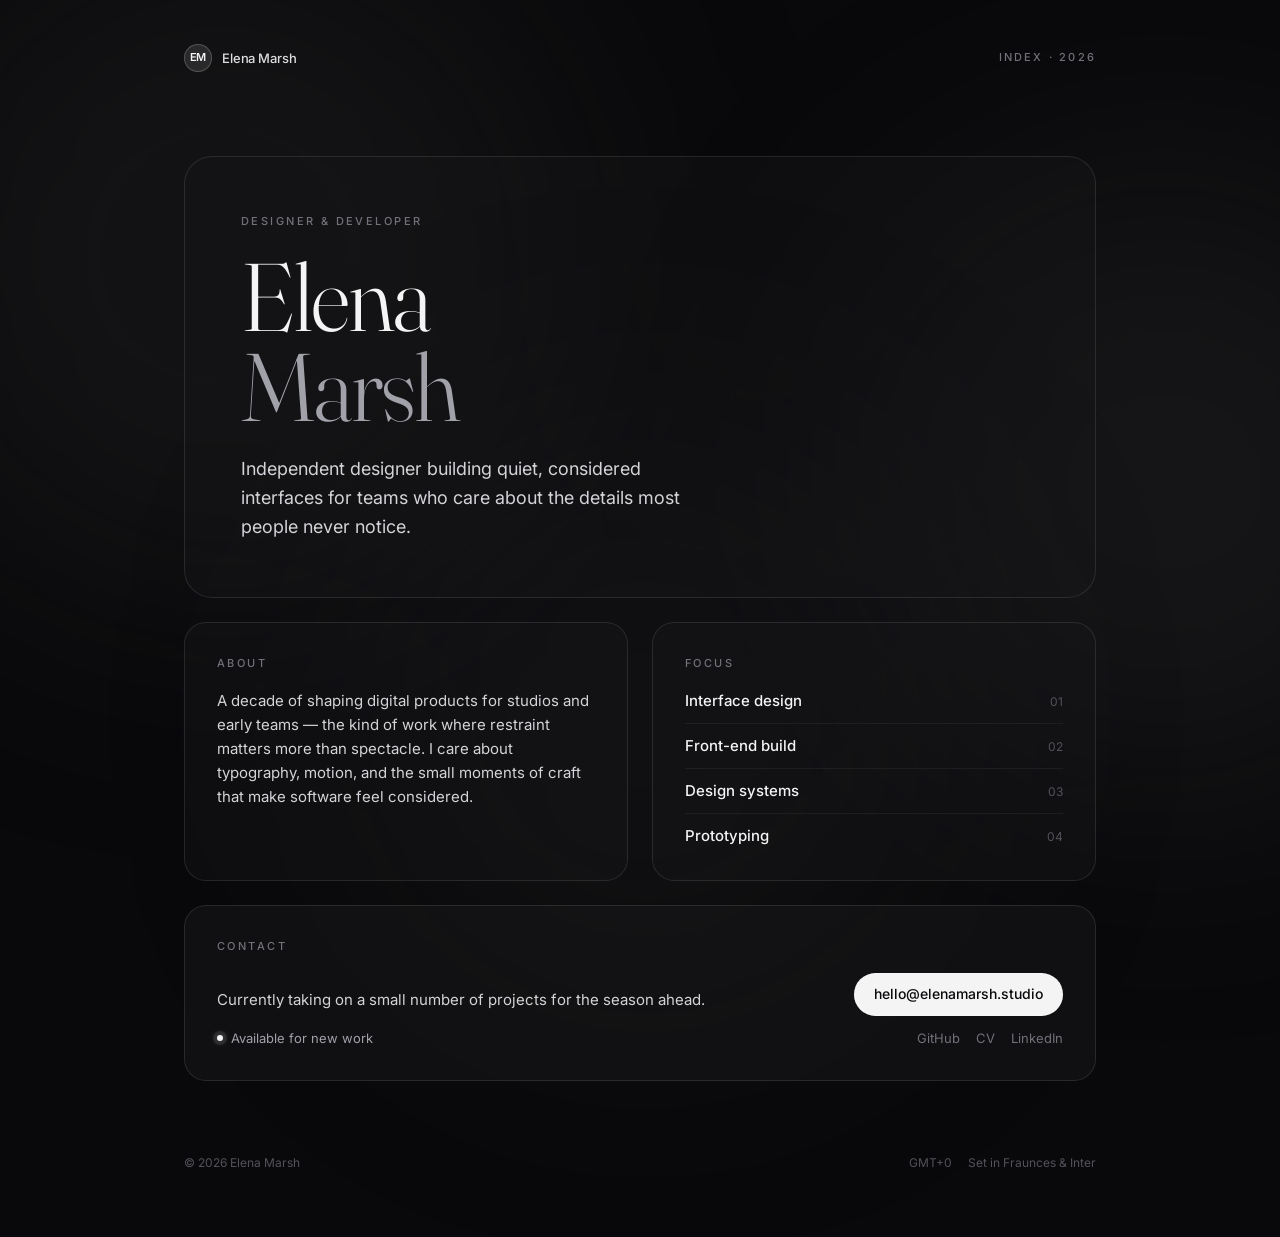
==== index.html @ 355c4be0 "Add files via upload" ====
<!DOCTYPE html>
<html lang="en">
<head>
  <meta charset="UTF-8">
  <meta name="viewport" content="width=device-width, initial-scale=1">
  <title>Elena Marsh — Designer & Developer</title>
  <meta name="description" content="Independent designer building quiet, considered interfaces for teams who care about the details most people never notice.">
  <meta property="og:title" content="Elena Marsh — Designer & Developer">
  <meta property="og:description" content="Independent designer building quiet, considered interfaces.">
  <meta property="og:type" content="website">
  <meta name="twitter:card" content="summary">
  <link rel="icon" href="data:image/svg+xml,%3Csvg xmlns='http://www.w3.org/2000/svg' viewBox='0 0 32 32'%3E%3Ccircle cx='16' cy='16' r='15' fill='%2327272a' stroke='white' stroke-opacity='0.2'/%3E%3Ctext x='16' y='21' font-family='Georgia,serif' font-size='13' fill='%23f4f4f5' text-anchor='middle'%3EEM%3C/text%3E%3C/svg%3E">
  <link rel="preconnect" href="https://fonts.googleapis.com">
  <link rel="preconnect" href="https://fonts.gstatic.com" crossorigin>
  <link href="https://fonts.googleapis.com/css2?family=Fraunces:opsz,wght@9..144,300..600&family=Inter:wght@400;500;600&display=swap" rel="stylesheet">
  <link rel="stylesheet" href="style.css">
</head>
<body>

  <div class="orbs" aria-hidden="true">
    <div class="orb orb-a"></div>
    <div class="orb orb-b"></div>
    <div class="orb orb-c"></div>
  </div>

  <div class="page">

    <header class="site-head">
      <div class="identity">
        <span class="mono">EM</span>
        <span class="name">Elena Marsh</span>
      </div>
      <span class="meta">Index · 2026</span>
    </header>

    <main>

      <section class="glass hero" id="info">
        <p class="eyebrow">Designer &amp; Developer</p>
        <h1>Elena<br><span class="dim">Marsh</span></h1>
        <p class="lede">
          Independent designer building quiet, considered interfaces for teams who
          care about the details most people never notice.
        </p>
      </section>

      <div class="two-col">
        <section class="glass card">
          <p class="eyebrow">About</p>
          <p class="body">
            A decade of shaping digital products for studios and early teams — the
            kind of work where restraint matters more than spectacle. I care about
            typography, motion, and the small moments of craft that make software
            feel considered.
          </p>
        </section>

        <section class="glass card">
          <p class="eyebrow">Focus</p>
          <ul class="focus-list">
            <li><span>Interface design</span><span class="num">01</span></li>
            <li><span>Front-end build</span><span class="num">02</span></li>
            <li><span>Design systems</span><span class="num">03</span></li>
            <li class="no-rule"><span>Prototyping</span><span class="num">04</span></li>
          </ul>
        </section>
      </div>

      <section class="glass card contact" id="contact">
        <p class="eyebrow">Contact</p>
        <div class="contact-row">
          <div>
            <p class="body">
              Currently taking on a small number of projects for the season ahead.
            </p>
            <div class="status">
              <span class="dot" aria-hidden="true"></span>
              <span>Available for new work</span>
            </div>
          </div>
          <div class="contact-actions">
            <a class="pill" href="mailto:hello@elenamarsh.studio">hello@elenamarsh.studio</a>
            <div class="socials">
              <a href="https://github.com/your-username" rel="noopener">GitHub</a>
              <a href="https://read.cv/your-username" rel="noopener">CV</a>
              <a href="https://www.linkedin.com/in/your-username" rel="noopener">LinkedIn</a>
            </div>
          </div>
        </div>
      </section>

    </main>

    <footer class="site-foot">
      <span>© 2026 Elena Marsh</span>
      <span class="foot-right">
        <span>GMT+0</span>
        <span>Set in Fraunces &amp; Inter</span>
      </span>
    </footer>

  </div>

</body>
</html>
---- style.css ----
/* ————————————————————————————————
   Frosted glass letterhead
   Portfolio — Elena Marsh (placeholder)
   ———————————————————————————————— */

:root {
  --bg: #09090b;
  --ink: #f4f4f5;
  --ink-soft: #d4d4d8;
  --muted: #a1a1aa;
  --faint: #71717a;
  --ghost: #52525b;
  --card: rgba(24, 24, 27, 0.4);
  --card-strong: rgba(24, 24, 27, 0.5);
  --edge: rgba(255, 255, 255, 0.1);
  --edge-soft: rgba(255, 255, 255, 0.05);
  --pill: #f4f4f5;
  --pill-ink: #09090b;
  --r-xl: 28px;
  --r-lg: 22px;
  --font-display: "Fraunces", Georgia, serif;
  --font-body: "Inter", system-ui, -apple-system, sans-serif;
}

* {
  margin: 0;
  padding: 0;
  box-sizing: border-box;
}

html {
  scroll-behavior: smooth;
}

body {
  background: var(--bg);
  color: var(--ink);
  font-family: var(--font-body);
  font-size: 16px;
  line-height: 1.6;
  -webkit-font-smoothing: antialiased;
  min-height: 100vh;
  overflow-x: hidden;
}

::selection {
  background: rgba(244, 244, 245, 0.2);
}

a {
  color: inherit;
  text-decoration: none;
}

/* Ambient blur orbs */
.orbs {
  position: fixed;
  inset: 0;
  pointer-events: none;
  z-index: 0;
}

.orb {
  position: absolute;
  border-radius: 9999px;
  filter: blur(120px);
}

.orb-a {
  top: -6rem;
  left: -10%;
  width: 44rem;
  height: 44rem;
  background: rgba(39, 39, 42, 0.35);
}

.orb-b {
  top: 18%;
  right: -16%;
  width: 40rem;
  height: 40rem;
  background: rgba(63, 63, 70, 0.22);
  animation: drift-b 26s ease-in-out infinite;
}

.orb-c {
  bottom: -12%;
  left: 28%;
  width: 36rem;
  height: 36rem;
  background: rgba(39, 39, 42, 0.28);
  animation: drift-c 32s ease-in-out infinite;
}

@keyframes drift-b {
  0%, 100% { transform: translate(0, 0); }
  50% { transform: translate(-3rem, 2rem); }
}

@keyframes drift-c {
  0%, 100% { transform: translate(0, 0); }
  50% { transform: translate(2.5rem, -2rem); }
}

/* Layout */
.page {
  position: relative;
  z-index: 1;
  max-width: 64rem;
  margin: 0 auto;
  padding: 2rem 1.5rem;
  animation: reveal 0.7s cubic-bezier(0.32, 0.72, 0, 1) both;
}

@media (min-width: 640px) {
  .page { padding: 2rem 2.5rem; }
}

@media (min-width: 1024px) {
  .page { padding: 2.5rem 3.5rem; }
}

@keyframes reveal {
  from { opacity: 0; transform: translateY(18px); }
  to { opacity: 1; transform: none; }
}

/* Header */
.site-head {
  display: flex;
  align-items: center;
  justify-content: space-between;
  padding: 0.25rem 0;
}

.identity {
  display: flex;
  align-items: center;
  gap: 0.625rem;
}

.mono {
  display: grid;
  place-items: center;
  width: 1.75rem;
  height: 1.75rem;
  border-radius: 9999px;
  background: rgba(255, 255, 255, 0.1);
  box-shadow: inset 0 0 0 1px rgba(255, 255, 255, 0.2);
  font-size: 0.6875rem;
  font-weight: 600;
  letter-spacing: -0.01em;
}

.name {
  font-size: 0.8125rem;
  font-weight: 500;
  letter-spacing: -0.01em;
  color: rgba(244, 244, 245, 0.9);
}

.meta {
  font-size: 0.6875rem;
  font-weight: 500;
  text-transform: uppercase;
  letter-spacing: 0.2em;
  color: var(--faint);
}

/* Glass surfaces */
.glass {
  background: var(--card);
  border: 1px solid var(--edge);
  backdrop-filter: blur(28px);
  -webkit-backdrop-filter: blur(28px);
  border-radius: var(--r-xl);
}

.hero {
  margin-top: 3rem;
  padding: 2rem;
}

@media (min-width: 640px) {
  .hero { margin-top: 4rem; padding: 3rem; }
}

@media (min-width: 1024px) {
  .hero { margin-top: 5rem; padding: 3.5rem; }
}

.eyebrow {
  font-size: 0.6875rem;
  font-weight: 500;
  text-transform: uppercase;
  letter-spacing: 0.22em;
  color: var(--faint);
}

.hero h1 {
  margin-top: 1.25rem;
  font-family: var(--font-display);
  font-weight: 300;
  font-size: clamp(3.25rem, 9vw, 6rem);
  line-height: 0.94;
  letter-spacing: -0.02em;
  text-wrap: balance;
}

.hero h1 .dim {
  color: var(--muted);
}

.lede {
  margin-top: 1.5rem;
  max-width: 44ch;
  font-size: 1rem;
  color: var(--ink-soft);
  text-wrap: pretty;
}

@media (min-width: 640px) {
  .lede { font-size: 1.125rem; }
}

/* Two-column info cards */
.two-col {
  margin-top: 1.5rem;
  display: grid;
  gap: 1.5rem;
}

@media (min-width: 768px) {
  .two-col { grid-template-columns: 1fr 1fr; }
}

.card {
  padding: 1.75rem;
  border-radius: var(--r-lg);
}

@media (min-width: 640px) {
  .card { padding: 2rem; }
}

.card .body {
  margin-top: 1rem;
  font-size: 0.9375rem;
  color: var(--ink-soft);
  text-wrap: pretty;
}

.focus-list {
  margin-top: 1rem;
  list-style: none;
}

.focus-list li {
  display: flex;
  align-items: baseline;
  justify-content: space-between;
  gap: 1rem;
  padding-bottom: 0.625rem;
  border-bottom: 1px solid var(--edge-soft);
}

.focus-list li.no-rule {
  border-bottom: none;
  padding-bottom: 0;
}

.focus-list li + li {
  margin-top: 0.625rem;
}

.focus-list span:first-child {
  font-size: 0.9375rem;
  font-weight: 500;
}

.num {
  font-size: 0.75rem;
  letter-spacing: -0.01em;
  color: var(--ghost);
}

/* Contact */
.contact {
  margin-top: 1.5rem;
  background: var(--card-strong);
}

.contact-row {
  margin-top: 1rem;
  display: flex;
  flex-direction: column;
  gap: 1.25rem;
}

@media (min-width: 640px) {
  .contact-row {
    flex-direction: row;
    align-items: flex-end;
    justify-content: space-between;
  }
}

.status {
  margin-top: 1rem;
  display: flex;
  align-items: center;
  gap: 0.5rem;
  font-size: 0.8125rem;
  color: var(--muted);
}

.dot {
  display: inline-block;
  width: 0.375rem;
  height: 0.375rem;
  border-radius: 9999px;
  background: var(--ink);
  box-shadow: 0 0 8px rgba(244, 244, 245, 0.45), 0 0 0 4px rgba(244, 244, 245, 0.08);
}

.contact-actions {
  display: flex;
  flex-direction: column;
  gap: 0.75rem;
}

@media (min-width: 640px) {
  .contact-actions { align-items: flex-end; }
}

.pill {
  display: inline-flex;
  align-items: center;
  gap: 0.375rem;
  border-radius: 9999px;
  background: var(--pill);
  color: var(--pill-ink);
  padding: 0.625rem 1.25rem;
  font-size: 0.875rem;
  font-weight: 500;
  box-shadow: inset 0 0 0 1px rgba(255, 255, 255, 0.2);
  transition: background 0.15s ease, transform 0.15s ease;
}

.pill:hover {
  background: #ffffff;
  transform: translateY(-1px);
}

.socials {
  display: flex;
  gap: 1rem;
  font-size: 0.8125rem;
  color: var(--faint);
}

.socials a {
  transition: color 0.15s ease;
}

.socials a:hover {
  color: var(--ink);
}

/* Footer */
.site-foot {
  margin-top: 3rem;
  padding: 1.5rem 0;
  display: flex;
  flex-direction: column;
  gap: 0.25rem;
  font-size: 0.75rem;
  color: var(--ghost);
}

@media (min-width: 640px) {
  .site-foot {
    flex-direction: row;
    align-items: center;
    justify-content: space-between;
  }
}

.foot-right {
  display: flex;
  gap: 1rem;
}

/* Motion preferences */
@media (prefers-reduced-motion: reduce) {
  html { scroll-behavior: auto; }
  .page, .orb-b, .orb-c { animation: none; }
  .pill { transition: none; }
}
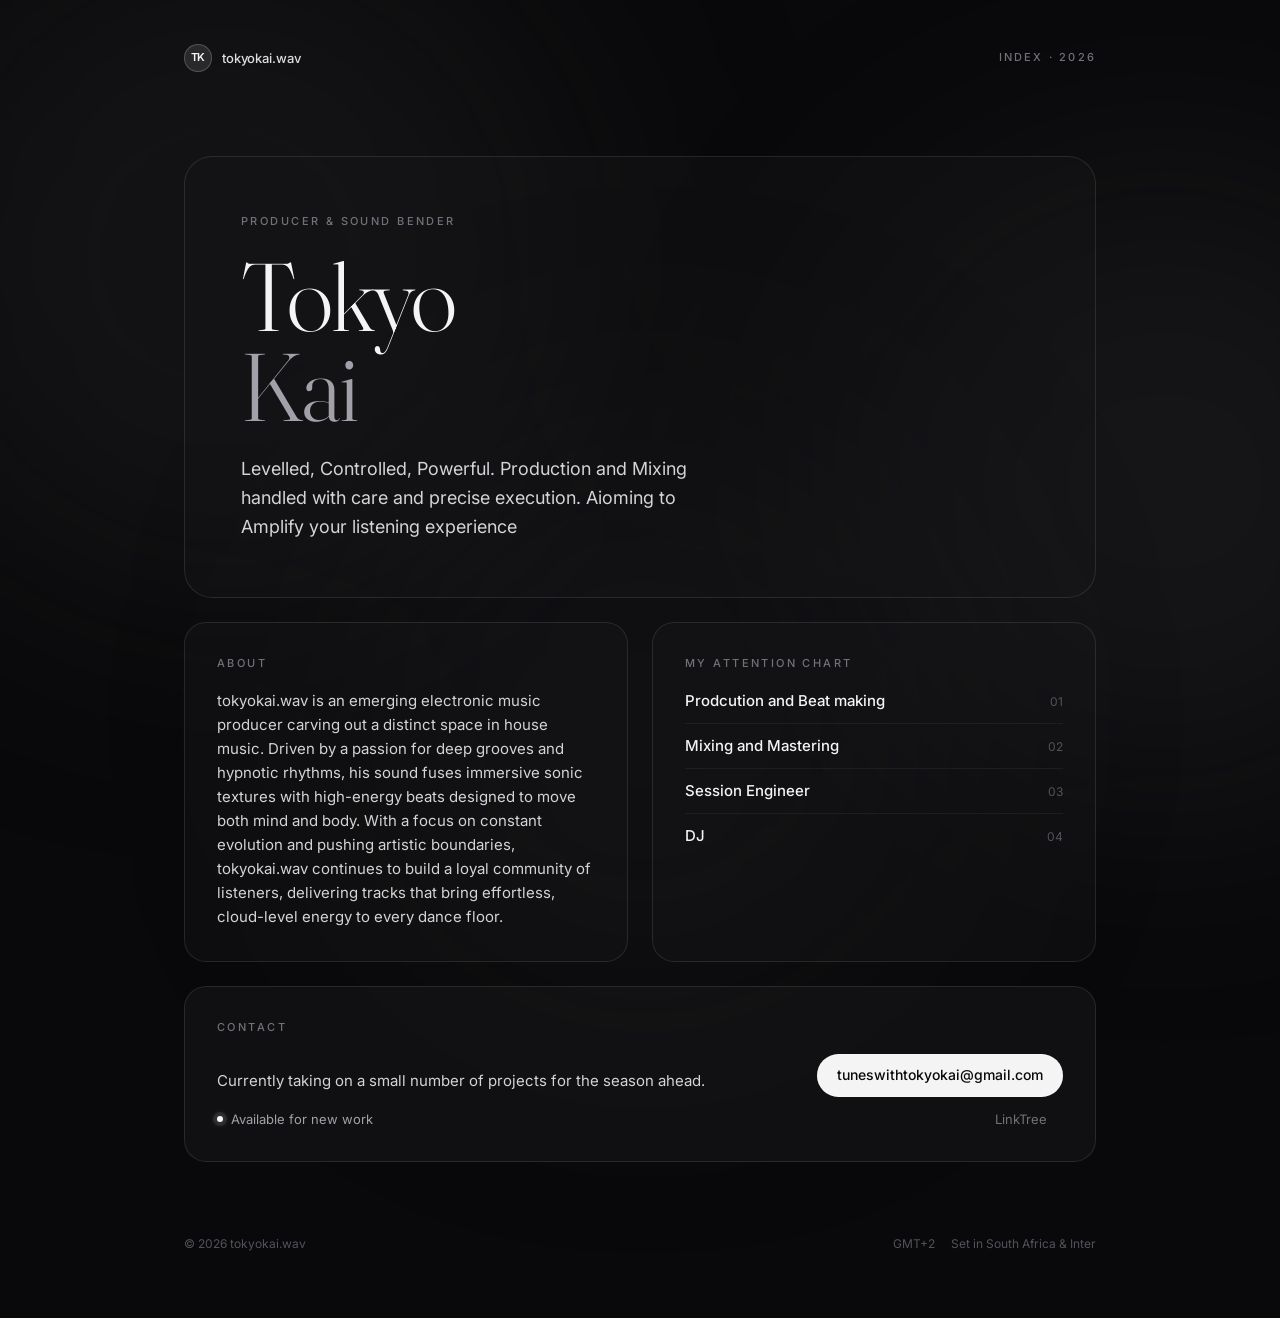
==== commit 0a890793: "Update index.html" ====
--- a/index.html
+++ b/index.html
@@ -3,10 +3,10 @@
 <head>
   <meta charset="UTF-8">
   <meta name="viewport" content="width=device-width, initial-scale=1">
-  <title>Elena Marsh — Designer & Developer</title>
-  <meta name="description" content="Independent designer building quiet, considered interfaces for teams who care about the details most people never notice.">
-  <meta property="og:title" content="Elena Marsh — Designer & Developer">
-  <meta property="og:description" content="Independent designer building quiet, considered interfaces.">
+  <title>tokyokai's Portal</title>
+  <meta name="description" content="Genre bending Sound and Mixing Engineer, Producer.">
+  <meta property="og:title" content="tokyokai.wav: Producer, Sound and Mixing Engineer">
+  <meta property="og:description" content="Aiming to make music that sticks to the back of your head.">
   <meta property="og:type" content="website">
   <meta name="twitter:card" content="summary">
   <link rel="icon" href="data:image/svg+xml,%3Csvg xmlns='http://www.w3.org/2000/svg' viewBox='0 0 32 32'%3E%3Ccircle cx='16' cy='16' r='15' fill='%2327272a' stroke='white' stroke-opacity='0.2'/%3E%3Ctext x='16' y='21' font-family='Georgia,serif' font-size='13' fill='%23f4f4f5' text-anchor='middle'%3EEM%3C/text%3E%3C/svg%3E">
@@ -27,8 +27,8 @@
 
     <header class="site-head">
       <div class="identity">
-        <span class="mono">EM</span>
-        <span class="name">Elena Marsh</span>
+        <span class="mono">TK</span>
+        <span class="name">tokyokai.wav</span>
       </div>
       <span class="meta">Index · 2026</span>
     </header>
@@ -36,11 +36,10 @@
     <main>
 
       <section class="glass hero" id="info">
-        <p class="eyebrow">Designer &amp; Developer</p>
-        <h1>Elena<br><span class="dim">Marsh</span></h1>
+        <p class="eyebrow">Producer &amp; Sound Bender</p>
+        <h1>Tokyo<br><span class="dim">Kai</span></h1>
         <p class="lede">
-          Independent designer building quiet, considered interfaces for teams who
-          care about the details most people never notice.
+          Levelled, Controlled, Powerful. Production and Mixing handled with care and precise execution. Aioming to Amplify your listening experience
         </p>
       </section>
 
@@ -48,20 +47,19 @@
         <section class="glass card">
           <p class="eyebrow">About</p>
           <p class="body">
-            A decade of shaping digital products for studios and early teams — the
-            kind of work where restraint matters more than spectacle. I care about
-            typography, motion, and the small moments of craft that make software
-            feel considered.
+            tokyokai.wav is an emerging electronic music producer carving out a distinct space in house music. 
+            Driven by a passion for deep grooves and hypnotic rhythms, his sound fuses immersive sonic textures with high-energy beats designed to move both mind and body.
+            With a focus on constant evolution and pushing artistic boundaries, tokyokai.wav continues to build a loyal community of listeners, delivering tracks that bring effortless, cloud-level energy to every dance floor.
           </p>
         </section>
 
         <section class="glass card">
-          <p class="eyebrow">Focus</p>
+          <p class="eyebrow">My attention chart</p>
           <ul class="focus-list">
-            <li><span>Interface design</span><span class="num">01</span></li>
-            <li><span>Front-end build</span><span class="num">02</span></li>
-            <li><span>Design systems</span><span class="num">03</span></li>
-            <li class="no-rule"><span>Prototyping</span><span class="num">04</span></li>
+            <li><span>Prodcution and Beat making</span><span class="num">01</span></li>
+            <li><span>Mixing and Mastering</span><span class="num">02</span></li>
+            <li><span>Session Engineer</span><span class="num">03</span></li>
+            <li class="no-rule"><span>DJ</span><span class="num">04</span></li>
           </ul>
         </section>
       </div>
@@ -79,11 +77,10 @@
             </div>
           </div>
           <div class="contact-actions">
-            <a class="pill" href="mailto:hello@elenamarsh.studio">hello@elenamarsh.studio</a>
+            <a class="pill" href="mailto:tuneswithtokyokai@gmail.com">tuneswithtokyokai@gmail.com</a>
             <div class="socials">
-              <a href="https://github.com/your-username" rel="noopener">GitHub</a>
-              <a href="https://read.cv/your-username" rel="noopener">CV</a>
-              <a href="https://www.linkedin.com/in/your-username" rel="noopener">LinkedIn</a>
+              <a href="https://github.com/your-username" rel="noopener">LinkTree</a>
+              <a href="https://www.linkedin.com/in/your-username" rel="noopener"></a>
             </div>
           </div>
         </div>
@@ -92,10 +89,10 @@
     </main>
 
     <footer class="site-foot">
-      <span>© 2026 Elena Marsh</span>
+      <span>© 2026 tokyokai.wav</span>
       <span class="foot-right">
-        <span>GMT+0</span>
-        <span>Set in Fraunces &amp; Inter</span>
+        <span>GMT+2</span>
+        <span>Set in South Africa &amp; Inter</span>
       </span>
     </footer>
 
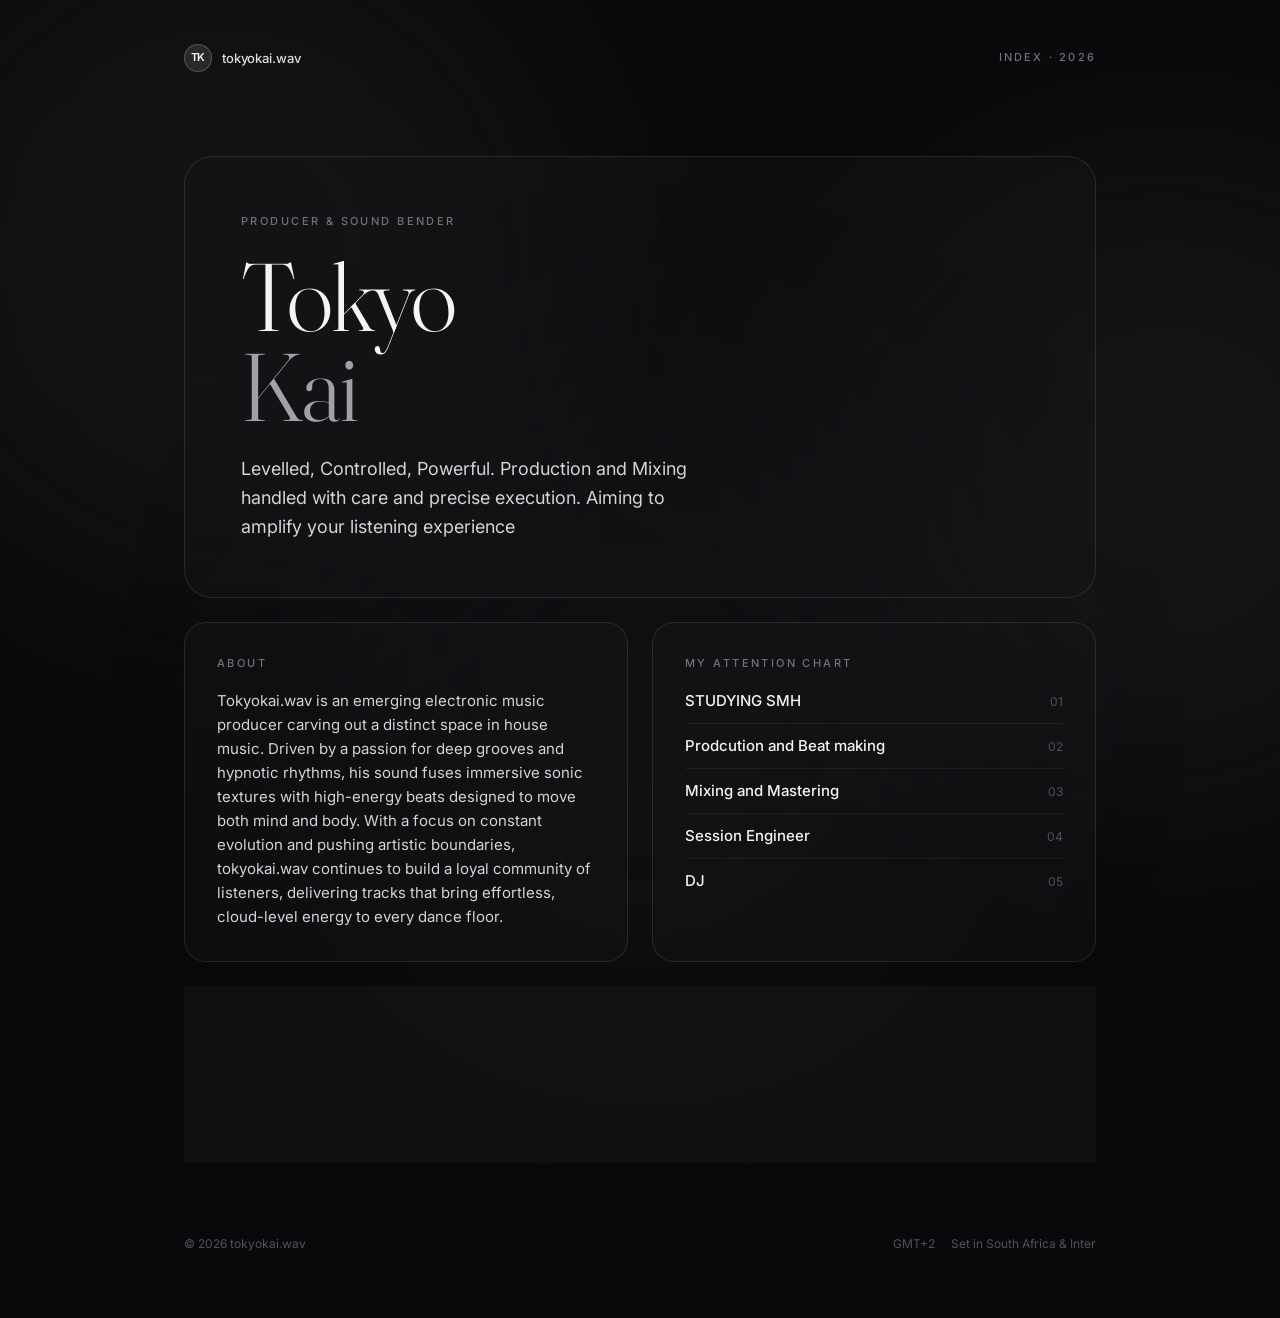
==== commit 61a19ce4: "Update index.html" ====
--- a/index.html
+++ b/index.html
@@ -39,7 +39,7 @@
         <p class="eyebrow">Producer &amp; Sound Bender</p>
         <h1>Tokyo<br><span class="dim">Kai</span></h1>
         <p class="lede">
-          Levelled, Controlled, Powerful. Production and Mixing handled with care and precise execution. Aioming to Amplify your listening experience
+          Levelled, Controlled, Powerful. Production and Mixing handled with care and precise execution. Aiming to amplify your listening experience
         </p>
       </section>
 
@@ -47,7 +47,7 @@
         <section class="glass card">
           <p class="eyebrow">About</p>
           <p class="body">
-            tokyokai.wav is an emerging electronic music producer carving out a distinct space in house music. 
+            Tokyokai.wav is an emerging electronic music producer carving out a distinct space in house music. 
             Driven by a passion for deep grooves and hypnotic rhythms, his sound fuses immersive sonic textures with high-energy beats designed to move both mind and body.
             With a focus on constant evolution and pushing artistic boundaries, tokyokai.wav continues to build a loyal community of listeners, delivering tracks that bring effortless, cloud-level energy to every dance floor.
           </p>
@@ -56,10 +56,11 @@
         <section class="glass card">
           <p class="eyebrow">My attention chart</p>
           <ul class="focus-list">
-            <li><span>Prodcution and Beat making</span><span class="num">01</span></li>
-            <li><span>Mixing and Mastering</span><span class="num">02</span></li>
-            <li><span>Session Engineer</span><span class="num">03</span></li>
-            <li class="no-rule"><span>DJ</span><span class="num">04</span></li>
+           <li><span>STUDYING SMH</span><span class="num">01</span></li>
+            <li><span>Prodcution and Beat making</span><span class="num">02</span></li>
+            <li><span>Mixing and Mastering</span><span class="num">03</span></li>
+            <li><span>Session Engineer</span><span class="num">04</span></li>
+            <li class="no-rule"><span>DJ</span><span class="num">05</span></li>
           </ul>
         </section>
       </div>
@@ -69,7 +70,7 @@
         <div class="contact-row">
           <div>
             <p class="body">
-              Currently taking on a small number of projects for the season ahead.
+              Currently taking on exams and a small number of projects for the season ahead.
             </p>
             <div class="status">
               <span class="dot" aria-hidden="true"></span>
@@ -79,8 +80,7 @@
           <div class="contact-actions">
             <a class="pill" href="mailto:tuneswithtokyokai@gmail.com">tuneswithtokyokai@gmail.com</a>
             <div class="socials">
-              <a href="https://github.com/your-username" rel="noopener">LinkTree</a>
-              <a href="https://www.linkedin.com/in/your-username" rel="noopener"></a>
+              <a href="https://linktr.ee/tokyokai13">LinkTree</a>
             </div>
           </div>
         </div>
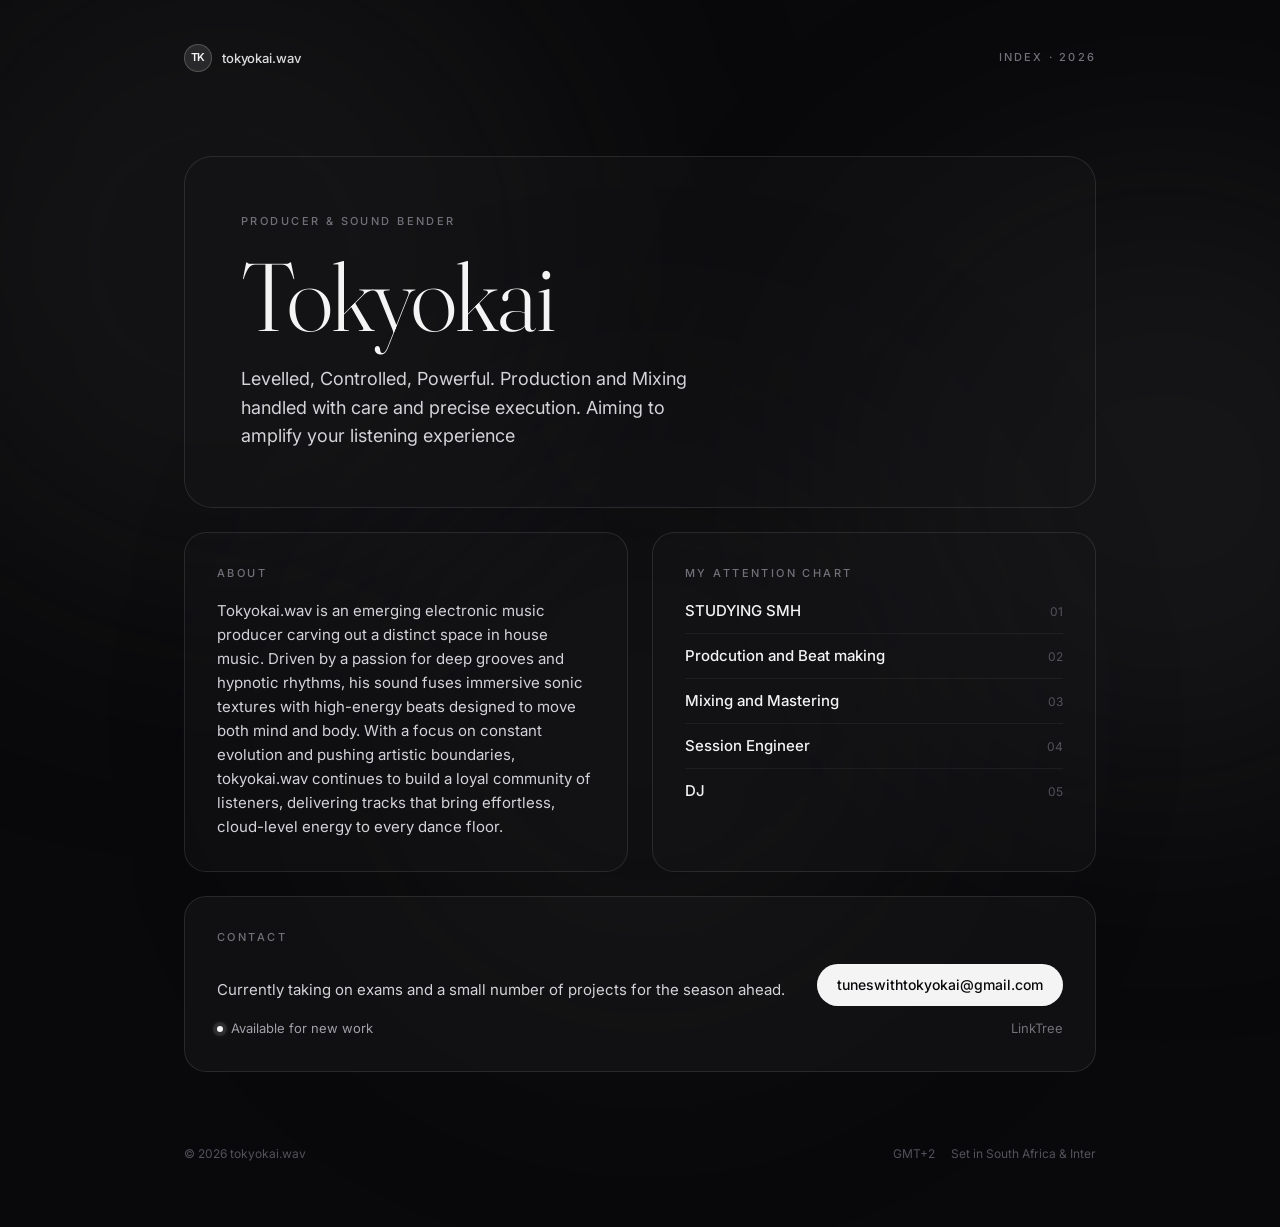
==== commit d517fddd: "Update index.html" ====
--- a/index.html
+++ b/index.html
@@ -37,7 +37,7 @@
 
       <section class="glass hero" id="info">
         <p class="eyebrow">Producer &amp; Sound Bender</p>
-        <h1>Tokyo<br><span class="dim">Kai</span></h1>
+        <h1>Tokyokai<br><span class="dim"></span></h1>
         <p class="lede">
           Levelled, Controlled, Powerful. Production and Mixing handled with care and precise execution. Aiming to amplify your listening experience
         </p>
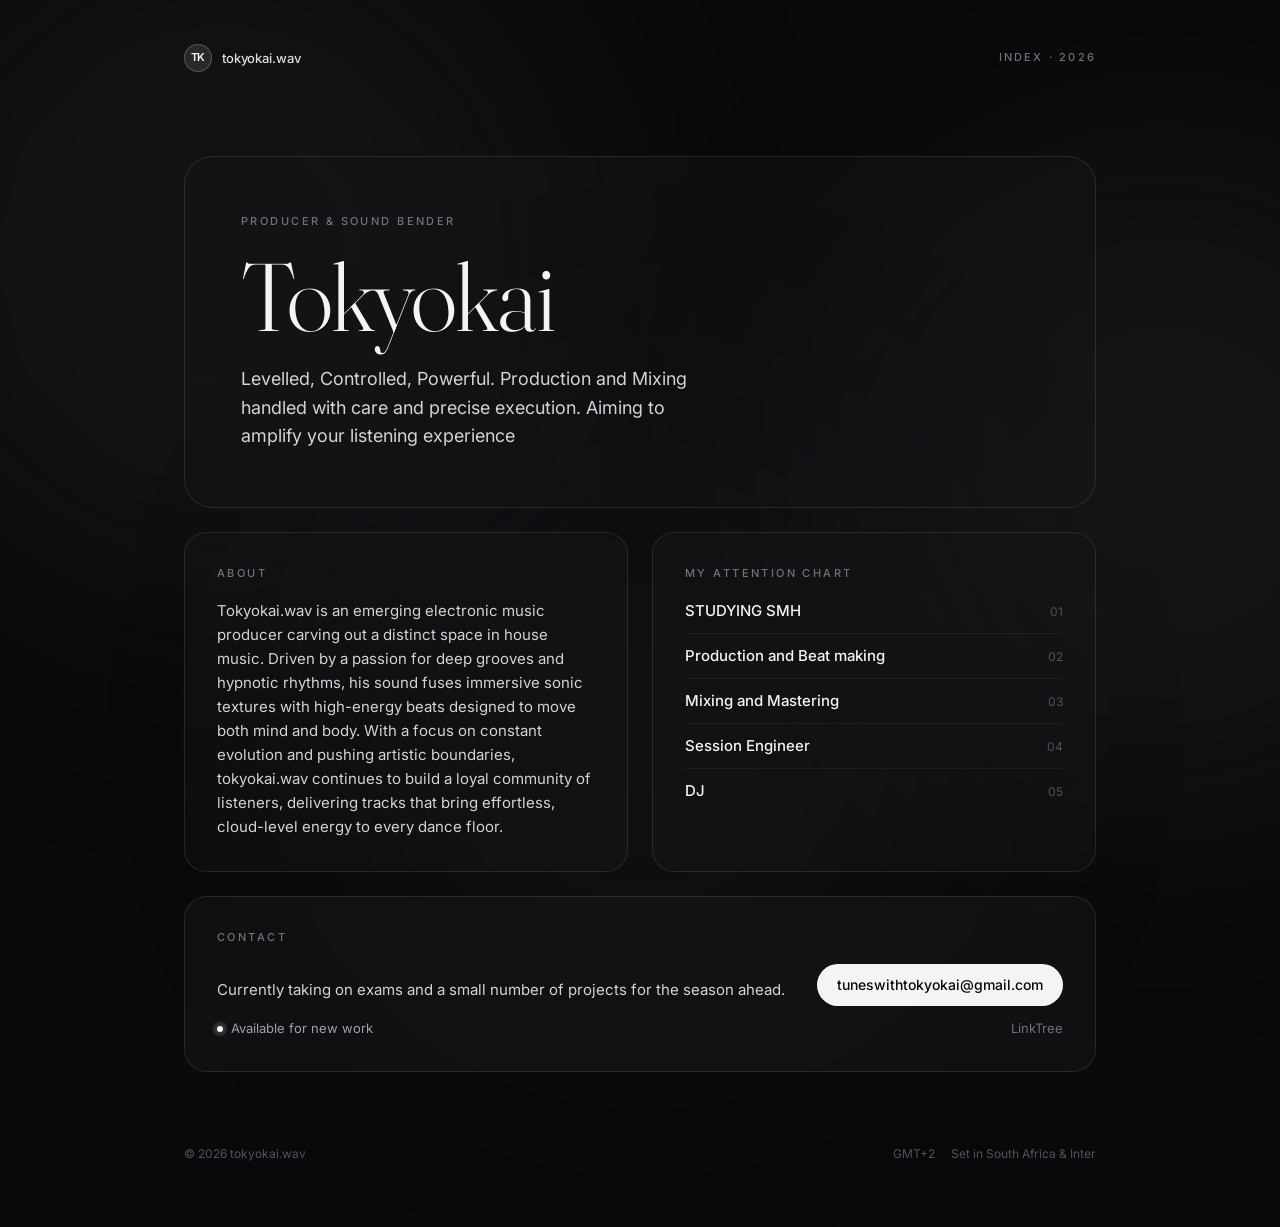
==== commit 2ea885fc: "Update index.html" ====
--- a/index.html
+++ b/index.html
@@ -57,7 +57,7 @@
           <p class="eyebrow">My attention chart</p>
           <ul class="focus-list">
            <li><span>STUDYING SMH</span><span class="num">01</span></li>
-            <li><span>Prodcution and Beat making</span><span class="num">02</span></li>
+            <li><span>Production and Beat making</span><span class="num">02</span></li>
             <li><span>Mixing and Mastering</span><span class="num">03</span></li>
             <li><span>Session Engineer</span><span class="num">04</span></li>
             <li class="no-rule"><span>DJ</span><span class="num">05</span></li>
